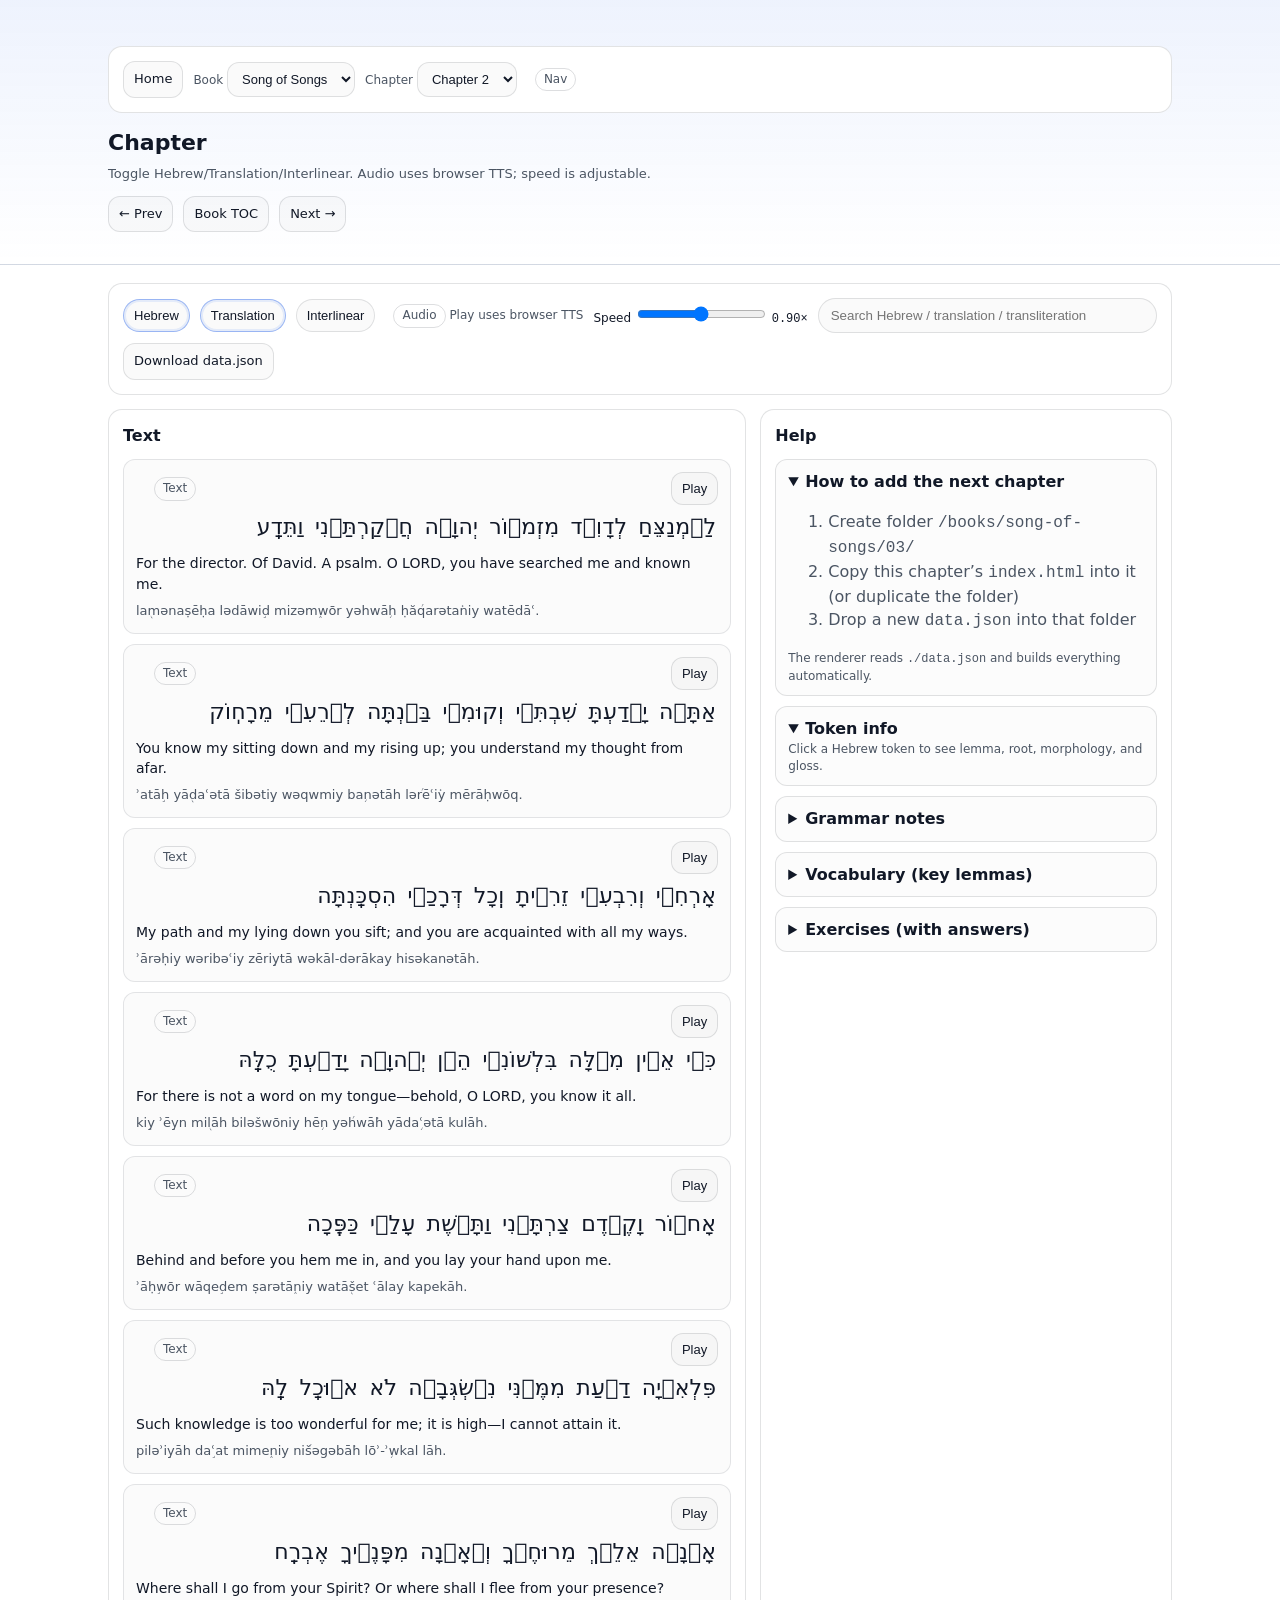
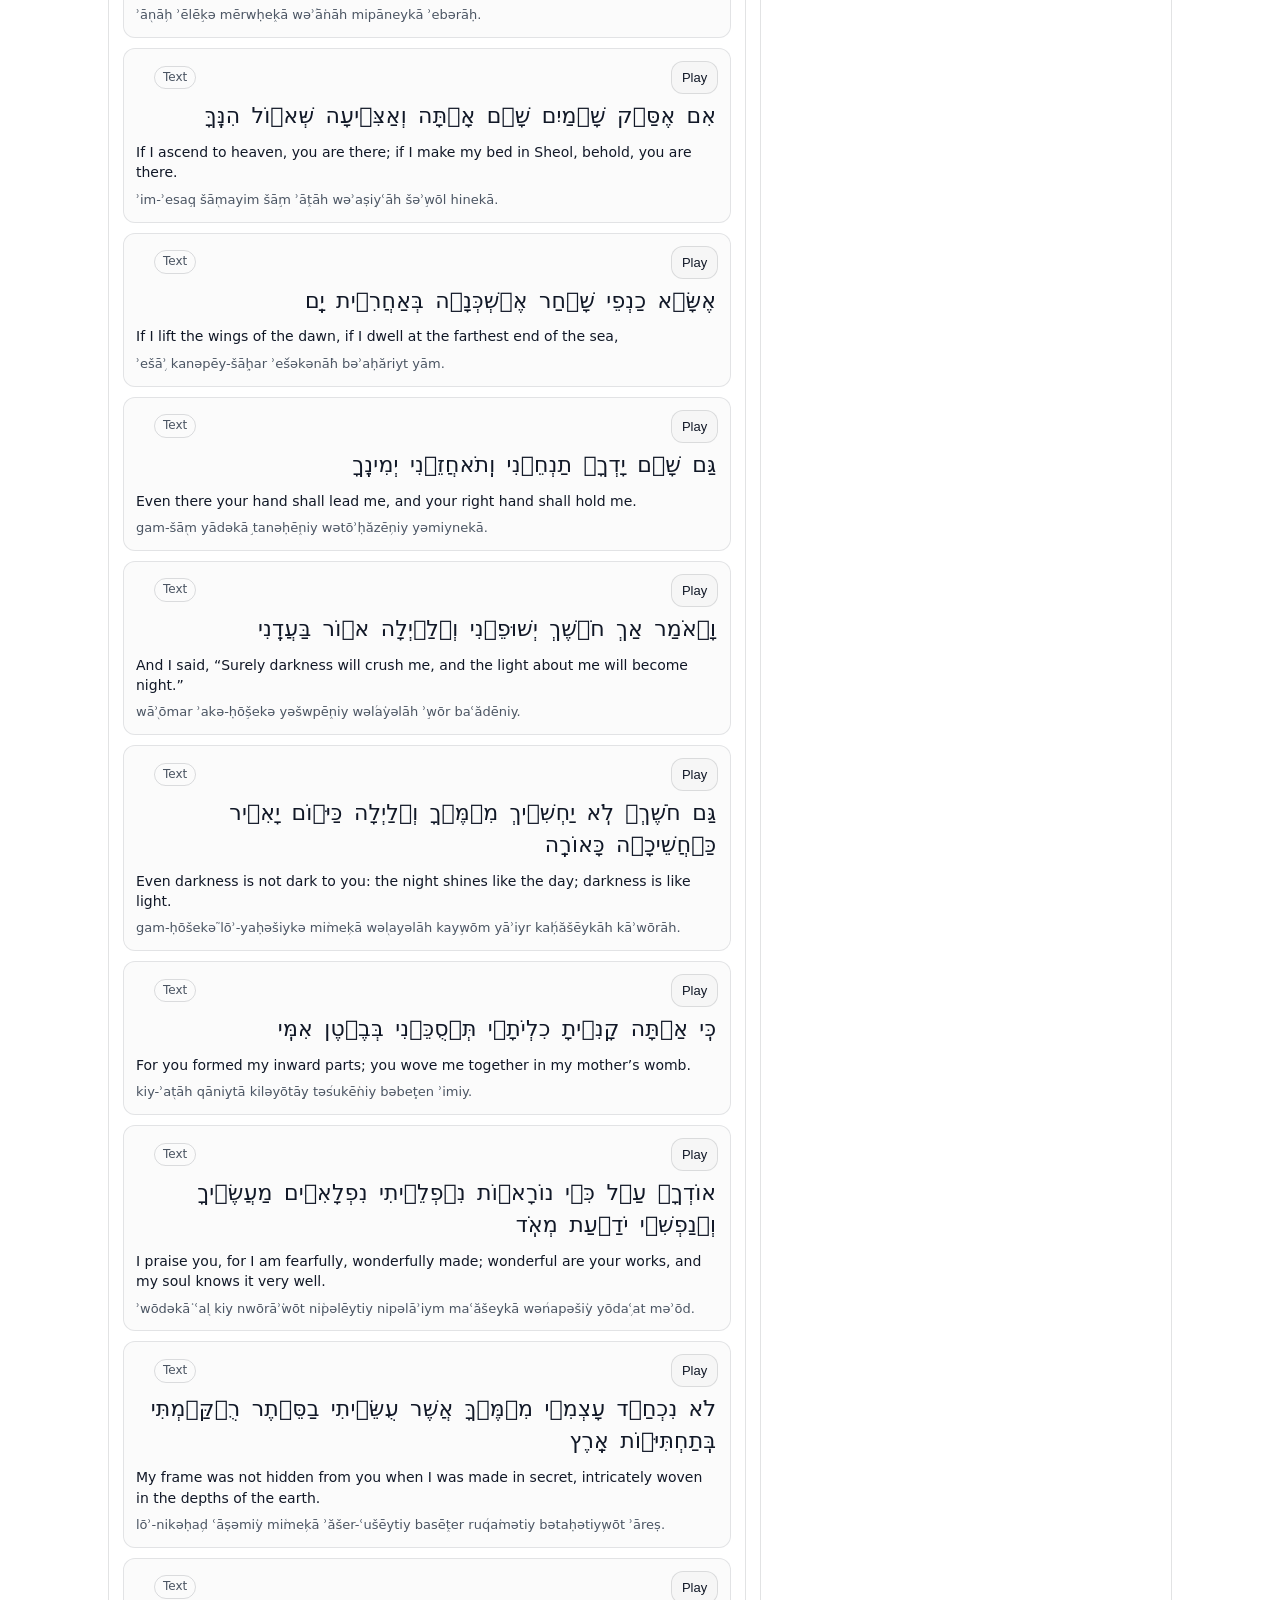
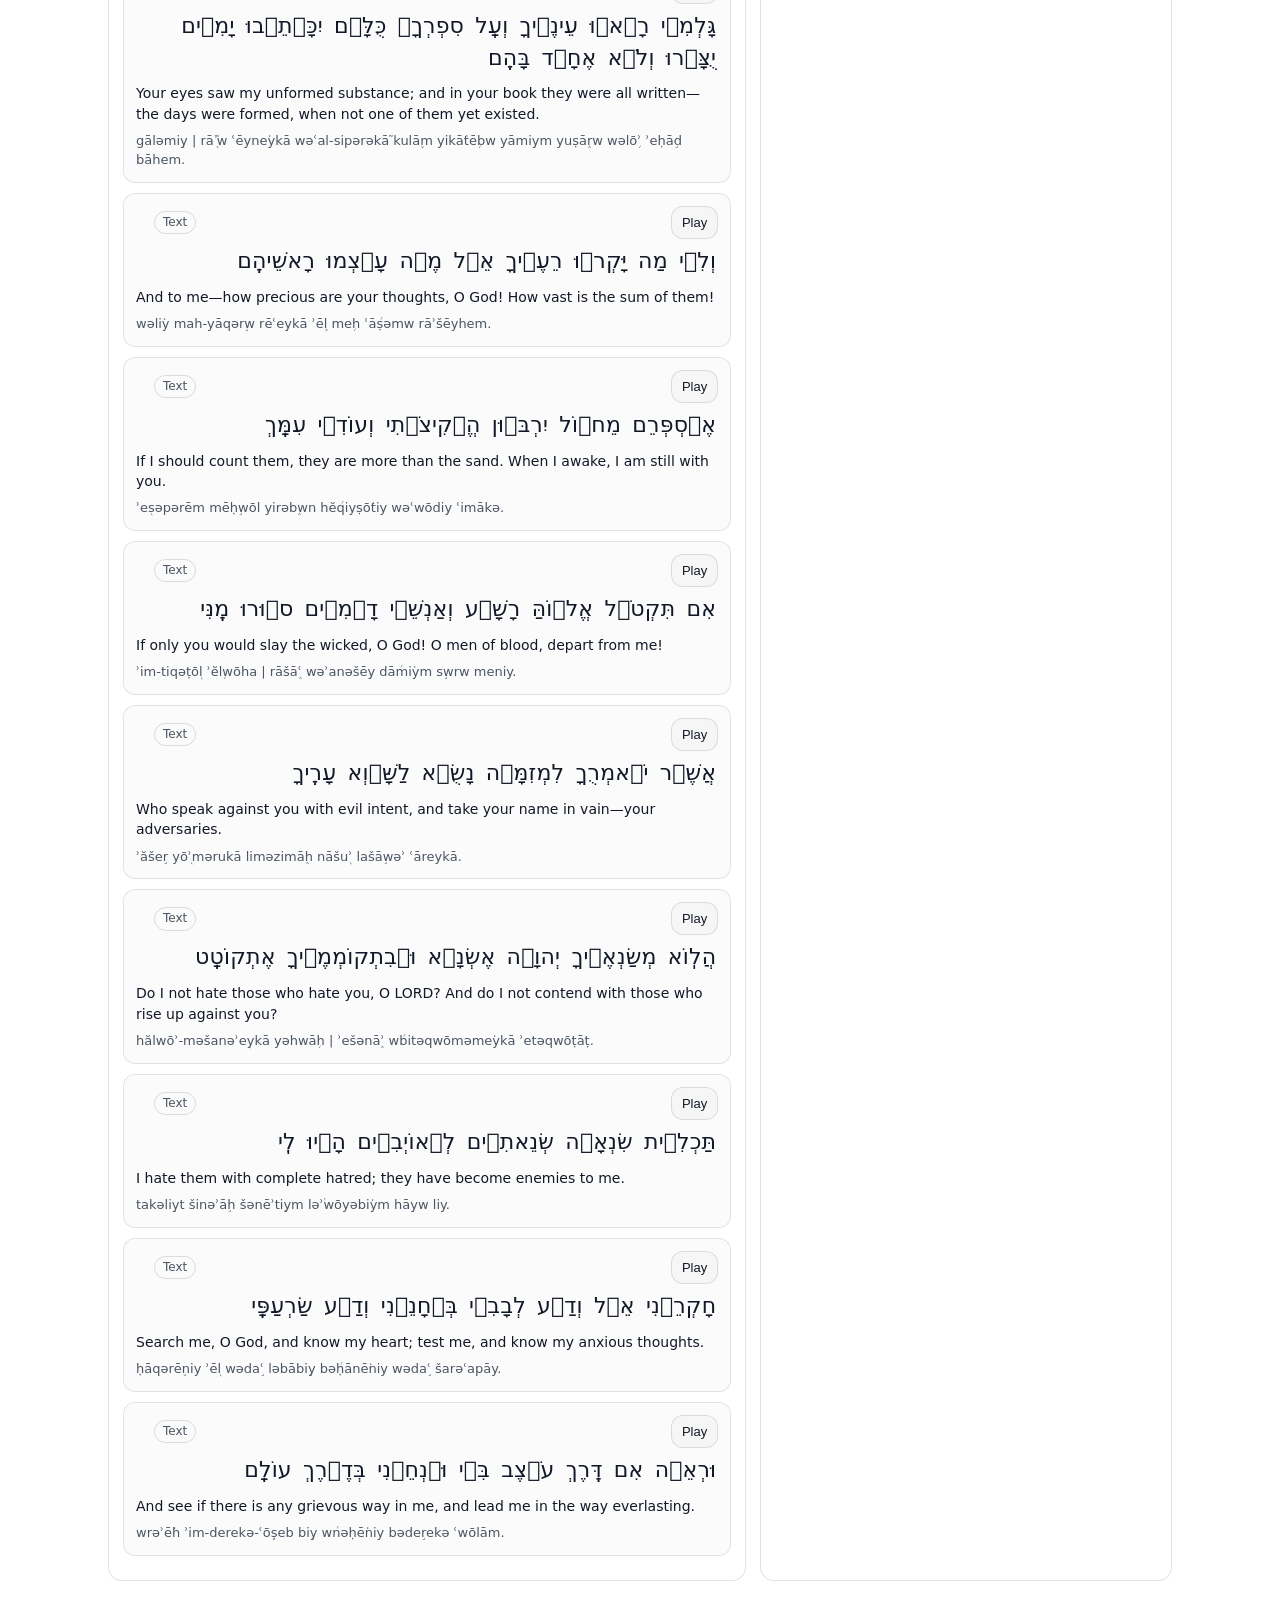
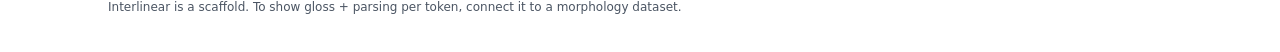
==== books/psalms/139/index.html @ c7864d35 "1.2.2 Missing index.html for psalm 139" ====
<!doctype html>
<html lang="en">
<head>
  <meta charset="utf-8" />
  <meta name="viewport" content="width=device-width, initial-scale=1" />
  <title>Chapter</title>
  <link rel="stylesheet" href="../../../assets/styles.css" />
</head>
<body data-page="chapter" data-slug="song-of-songs" data-chapter="02">
  <header class="site-header">
    <div class="wrap">
      <div id="topnav"></div>
      <h1 class="h1" id="chapterTitle">Chapter</h1>
      <p class="sub">Toggle Hebrew/Translation/Interlinear. Audio uses browser TTS; speed is adjustable.</p>
      <div id="prevNext" style="margin-top:12px; display:flex; gap:10px; flex-wrap:wrap;"></div>
    </div>
  </header>

  <main class="wrap">
    <div class="controls" role="region" aria-label="Display controls">
      <button class="pill active" id="toggleHeb">Hebrew</button>
      <button class="pill active" id="toggleEng">Translation</button>
      <button class="pill" id="toggleInterlinear">Interlinear</button>

      <label class="small"><span class="tag">Audio</span> <span class="muted">Play uses browser TTS</span></label>
      <label class="small">
        Speed
        <input id="ttsRate" type="range" min="0.6" max="1.2" value="0.90" step="0.05" />
        <span id="ttsRateLabel" class="mono">0.90×</span>
      </label>

      <input id="search" type="search" placeholder="Search Hebrew / translation / transliteration" />
      <a class="btn" href="./data.json" download>Download data.json</a>
    </div>

    <div class="grid">
      <main class="card">
        <h2 class="h2">Text</h2>
        <div id="verses"></div>
      </main>

      <aside class="card">
        <h2 class="h2">Help</h2>

        <details open>
          <summary>How to add the next chapter</summary>
          <div class="muted" style="margin-top:10px;">
            <ol>
              <li>Create folder <span class="mono">/books/song-of-songs/03/</span></li>
              <li>Copy this chapter’s <span class="mono">index.html</span> into it (or duplicate the folder)</li>
              <li>Drop a new <span class="mono">data.json</span> into that folder</li>
            </ol>
            <div class="small muted">The renderer reads <span class="mono">./data.json</span> and builds everything automatically.</div>
          </div>
        </details>

        <details open>
          <summary>Token info</summary>
          <div id="tokenInfo"></div>
        </details>

        <details>
          <summary>Grammar notes</summary>
          <div id="grammar"></div>
        </details>

        <details>
          <summary>Vocabulary (key lemmas)</summary>
          <div id="lexicon"></div>
        </details>

        <details>
          <summary>Exercises (with answers)</summary>
          <div id="exercises"></div>
        </details>
      </aside>
    </div>

    <div class="footer">
      <span class="muted small">Interlinear is a scaffold. To show gloss + parsing per token, connect it to a morphology dataset.</span>
    </div>
  </main>

  <script src="./data.js"></script>
  <script src="../../../bible_index.js"></script>
  <script src="../../../assets/app.js"></script>
</body>
</html>
---- assets/styles.css ----
:root{
  --bg:#ffffff;
  --card:#ffffff;
  --text:#111827;
  --muted:#4b5563;
  --accent:#2563eb;
  --border:rgba(17,24,39,0.12);
  --good:#16a34a;
}

*{box-sizing:border-box}
body{
  margin:0; padding:0;
  font-family: ui-sans-serif, system-ui, -apple-system, Segoe UI, Roboto, Helvetica, Arial, "Apple Color Emoji","Segoe UI Emoji";
  background:var(--bg);
  color:var(--text);
  line-height:1.45;
}

.wrap{max-width:1100px; margin:0 auto; padding:18px;}
.site-header{
  padding:28px 18px 14px;
  border-bottom:1px solid var(--border);
  background: linear-gradient(180deg, rgba(37,99,235,0.08), rgba(255,255,255,0));
}
.h1{margin:0 0 6px; font-size:22px;}
.h2{margin:0 0 12px; font-size:16px;}
.sub{margin:0; color:var(--muted); font-size:13px;}
.muted{color:var(--muted);}
.small{font-size:12px;}
.mono{font-family: ui-monospace, SFMono-Regular, Menlo, Monaco, Consolas, "Liberation Mono","Courier New", monospace;}

.card{
  background:var(--card);
  border:1px solid var(--border);
  border-radius:14px;
  padding:14px;
}

.list{display:grid; grid-template-columns:repeat(auto-fit,minmax(240px,1fr)); gap:10px;}
.item{
  padding:12px;
  border-radius:12px;
  border:1px solid rgba(17,24,39,0.10);
  background: rgba(17,24,39,0.02);
}
.item a{color:var(--accent); text-decoration:none; font-weight:600;}
.item a:hover{text-decoration:underline;}
.tag{
  display:inline-block;
  font-size:12px;
  color:var(--muted);
  border:1px solid rgba(17,24,39,0.14);
  padding:2px 8px;
  border-radius:999px;
  margin-left:8px;
}

.controls{
  display:flex; flex-wrap:wrap; gap:10px;
  padding:14px;
  background:var(--card);
  border:1px solid var(--border);
  border-radius:14px;
  align-items:center;
  position:sticky; top:0; z-index:10; margin-bottom:14px;
}
@media (max-width:980px){ .controls{position:static;} }

.pill{
  border:1px solid var(--border);
  background: rgba(17,24,39,0.02);
  color:var(--text);
  padding:8px 10px;
  border-radius:999px;
  cursor:pointer;
  font-size:13px;
}
.pill.active{
  border-color: rgba(37,99,235,0.45);
  box-shadow: 0 0 0 2px rgba(37,99,235,0.10) inset;
}
.btn{
  display:inline-block;
  border:1px solid var(--border);
  background: rgba(17,24,39,0.02);
  padding:8px 10px;
  border-radius:12px;
  color:var(--text);
  cursor:pointer;
  font-size:13px;
  text-decoration:none;
}
.btn:hover{border-color: rgba(37,99,235,0.35);}

input[type="search"]{
  flex:1; min-width:200px;
  border-radius:999px;
  border:1px solid var(--border);
  background: rgba(17,24,39,0.02);
  padding:9px 12px;
  color:var(--text);
  outline:none;
}

.grid{display:grid; grid-template-columns:1.55fr 1fr; gap:14px;}
@media (max-width:980px){ .grid{grid-template-columns:1fr;} }

.verse{
  padding:12px;
  border-radius:12px;
  border:1px solid rgba(17,24,39,0.10);
  background: rgba(17,24,39,0.015);
  margin-bottom:10px;
}
.vref{font-size:12px; color:var(--muted); margin-bottom:6px; display:flex; align-items:center; gap:10px; flex-wrap:wrap;}
.vref .spacer{flex:1}
.he{font-size:22px; direction:rtl; text-align:right; letter-spacing:0.2px;}
.en{margin-top:10px; font-size:14px;}
.tr{margin-top:8px; color:var(--muted); font-size:13px;}
.interlinear{margin-top:10px; border-top:1px dashed rgba(17,24,39,0.18); padding-top:10px; display:none;}
.il-row{display:grid; grid-template-columns:1fr 1fr; gap:10px; align-items:start;}
.il-he{direction:rtl; text-align:right; font-size:18px;}
.il-en{font-size:13px; color:var(--muted);}

details{border:1px solid rgba(17,24,39,0.12); border-radius:12px; padding:10px 12px; background: rgba(17,24,39,0.01); margin-bottom:10px;}
details summary{cursor:pointer; font-weight:600;}

.footer{padding:18px 0; color:var(--muted); font-size:12px;}

.hbTok{
  cursor:pointer;
  padding:2px 2px;
  border-radius:6px;
}
.hbTok:hover{
  background: rgba(37,99,235,0.08);
  outline: 1px solid rgba(37,99,235,0.18);
}
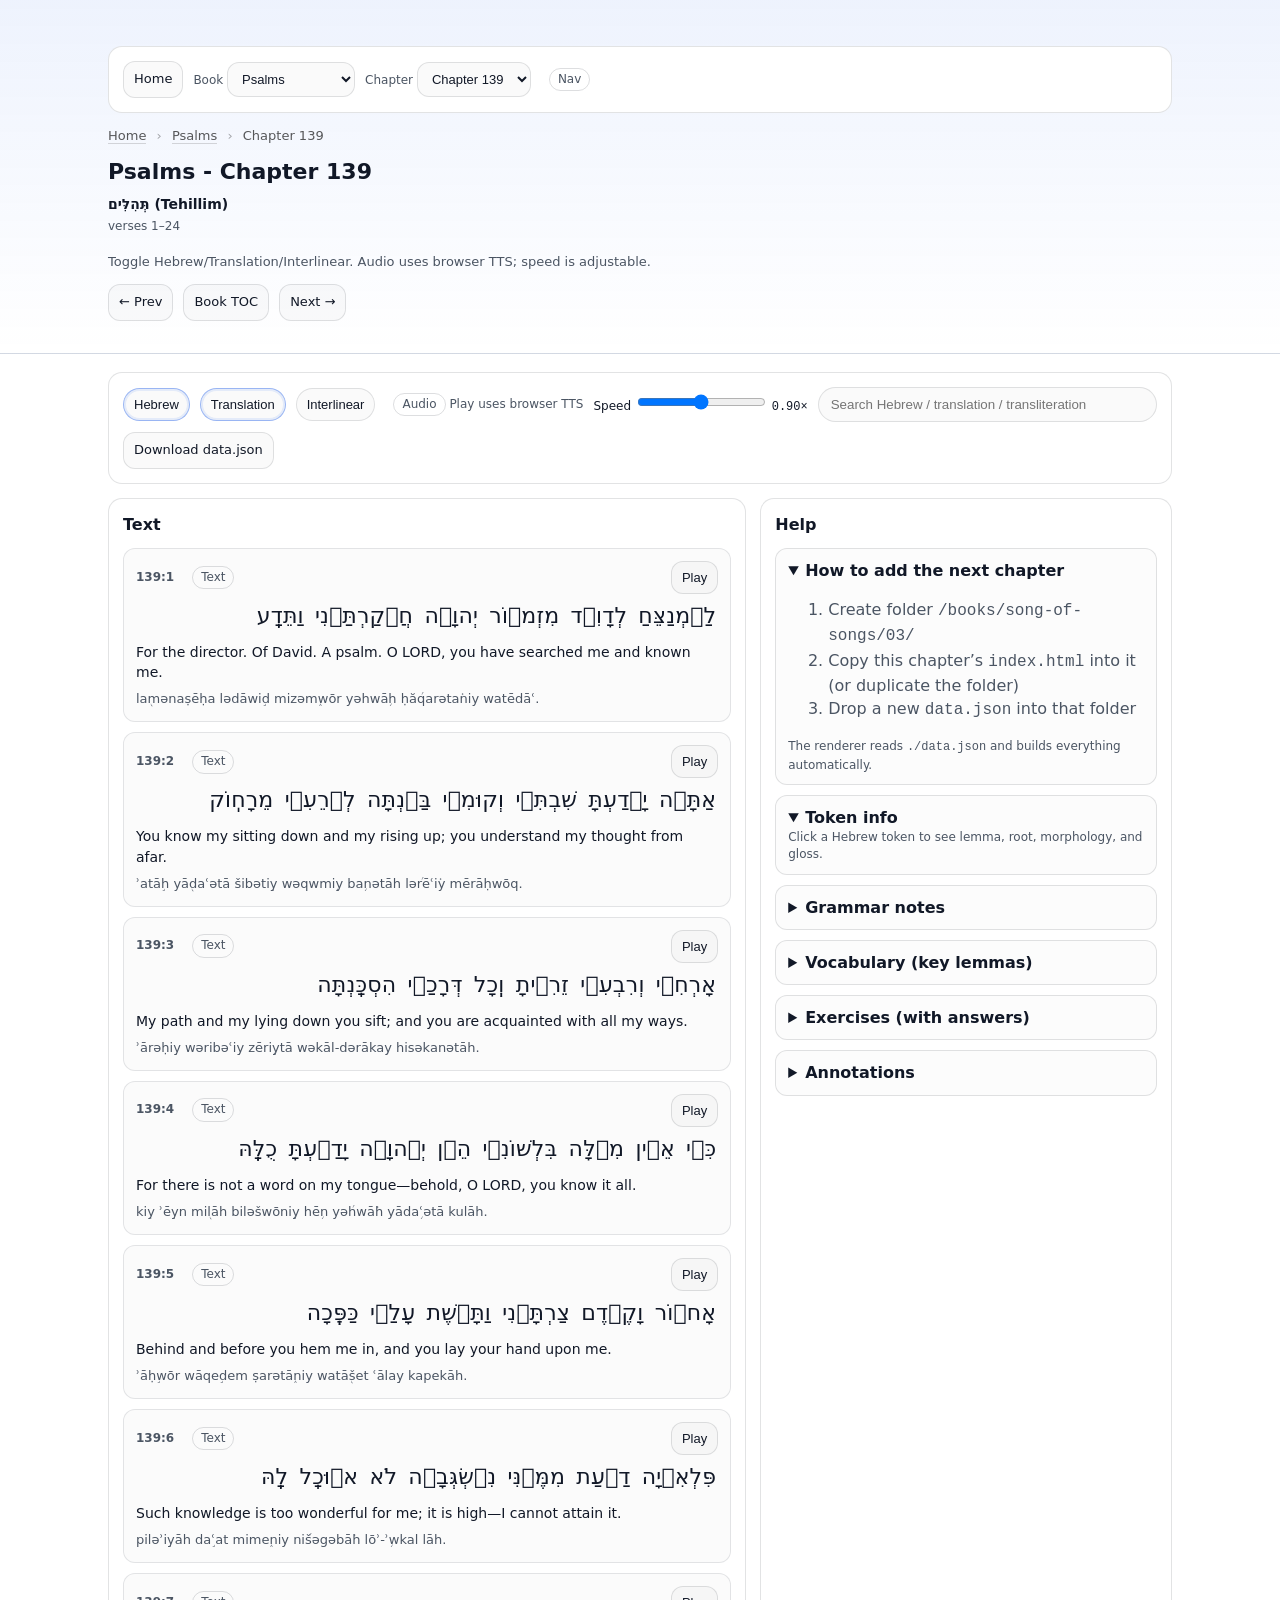
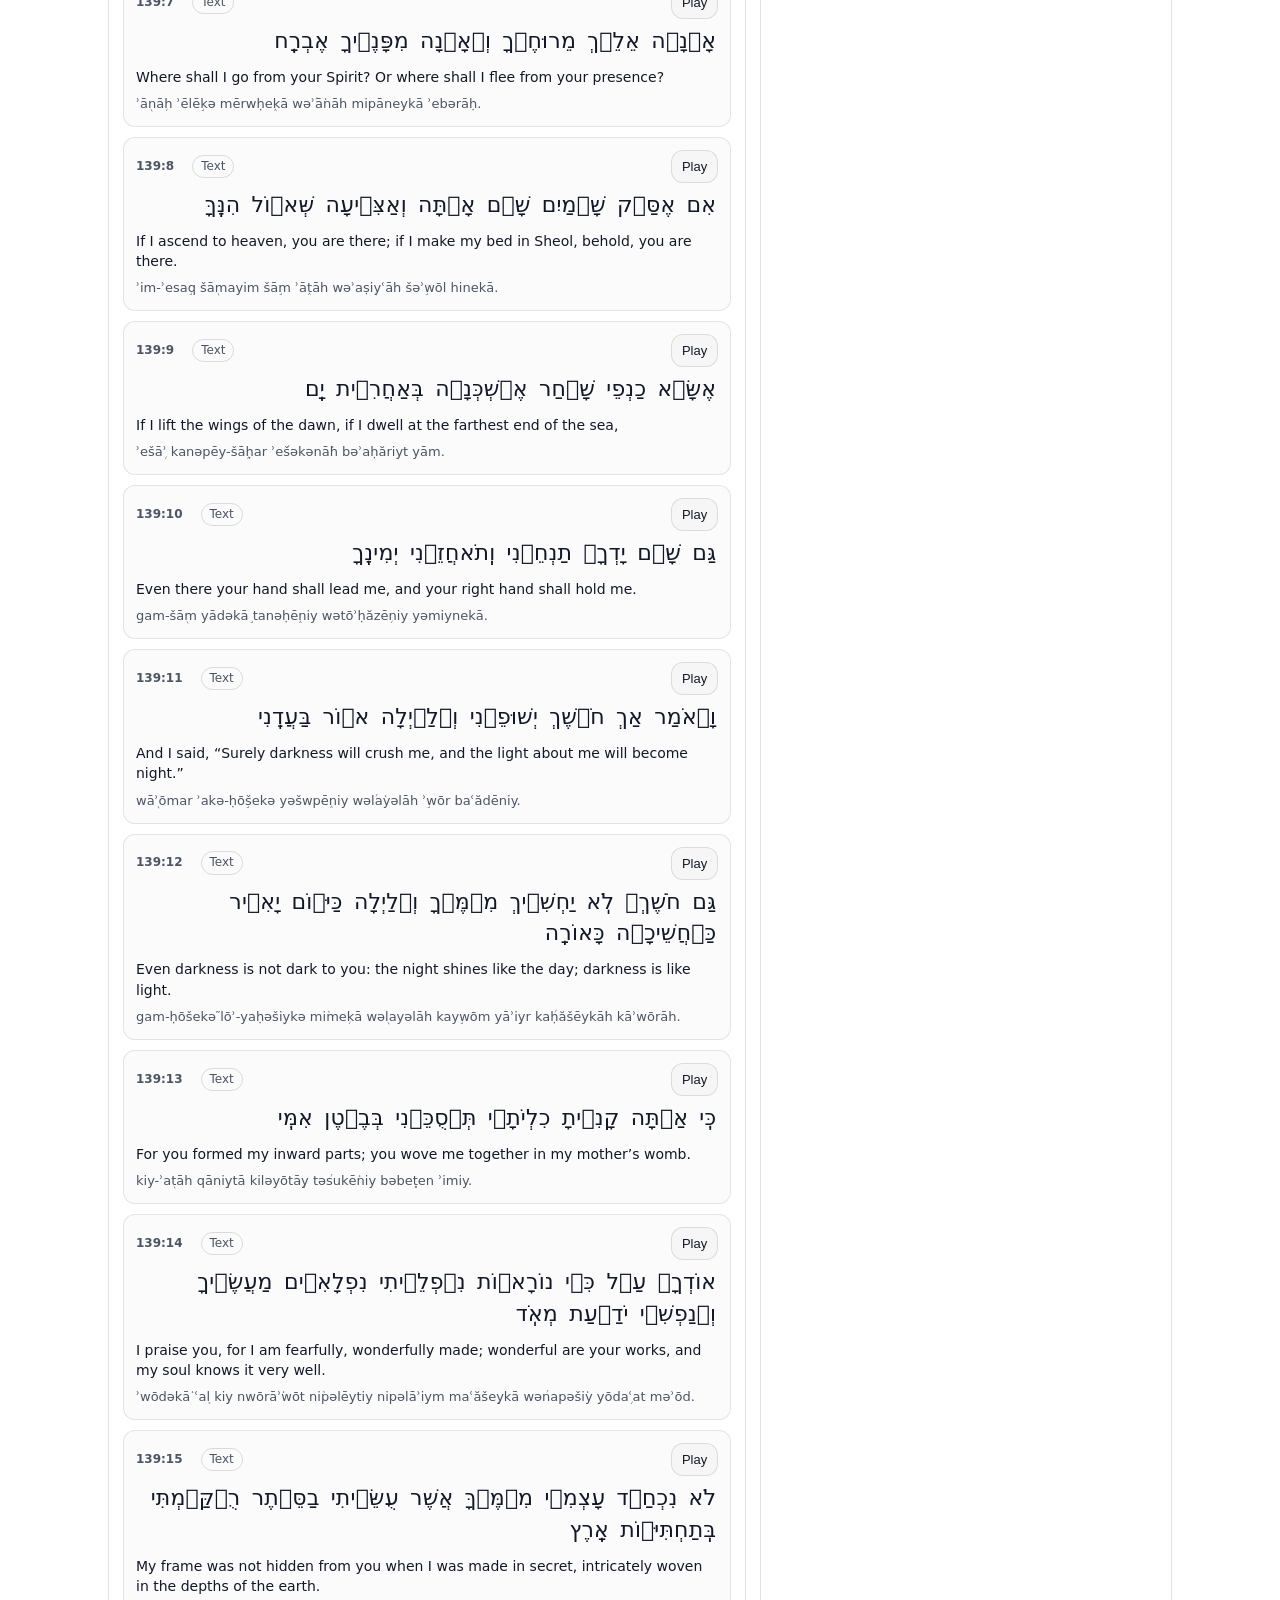
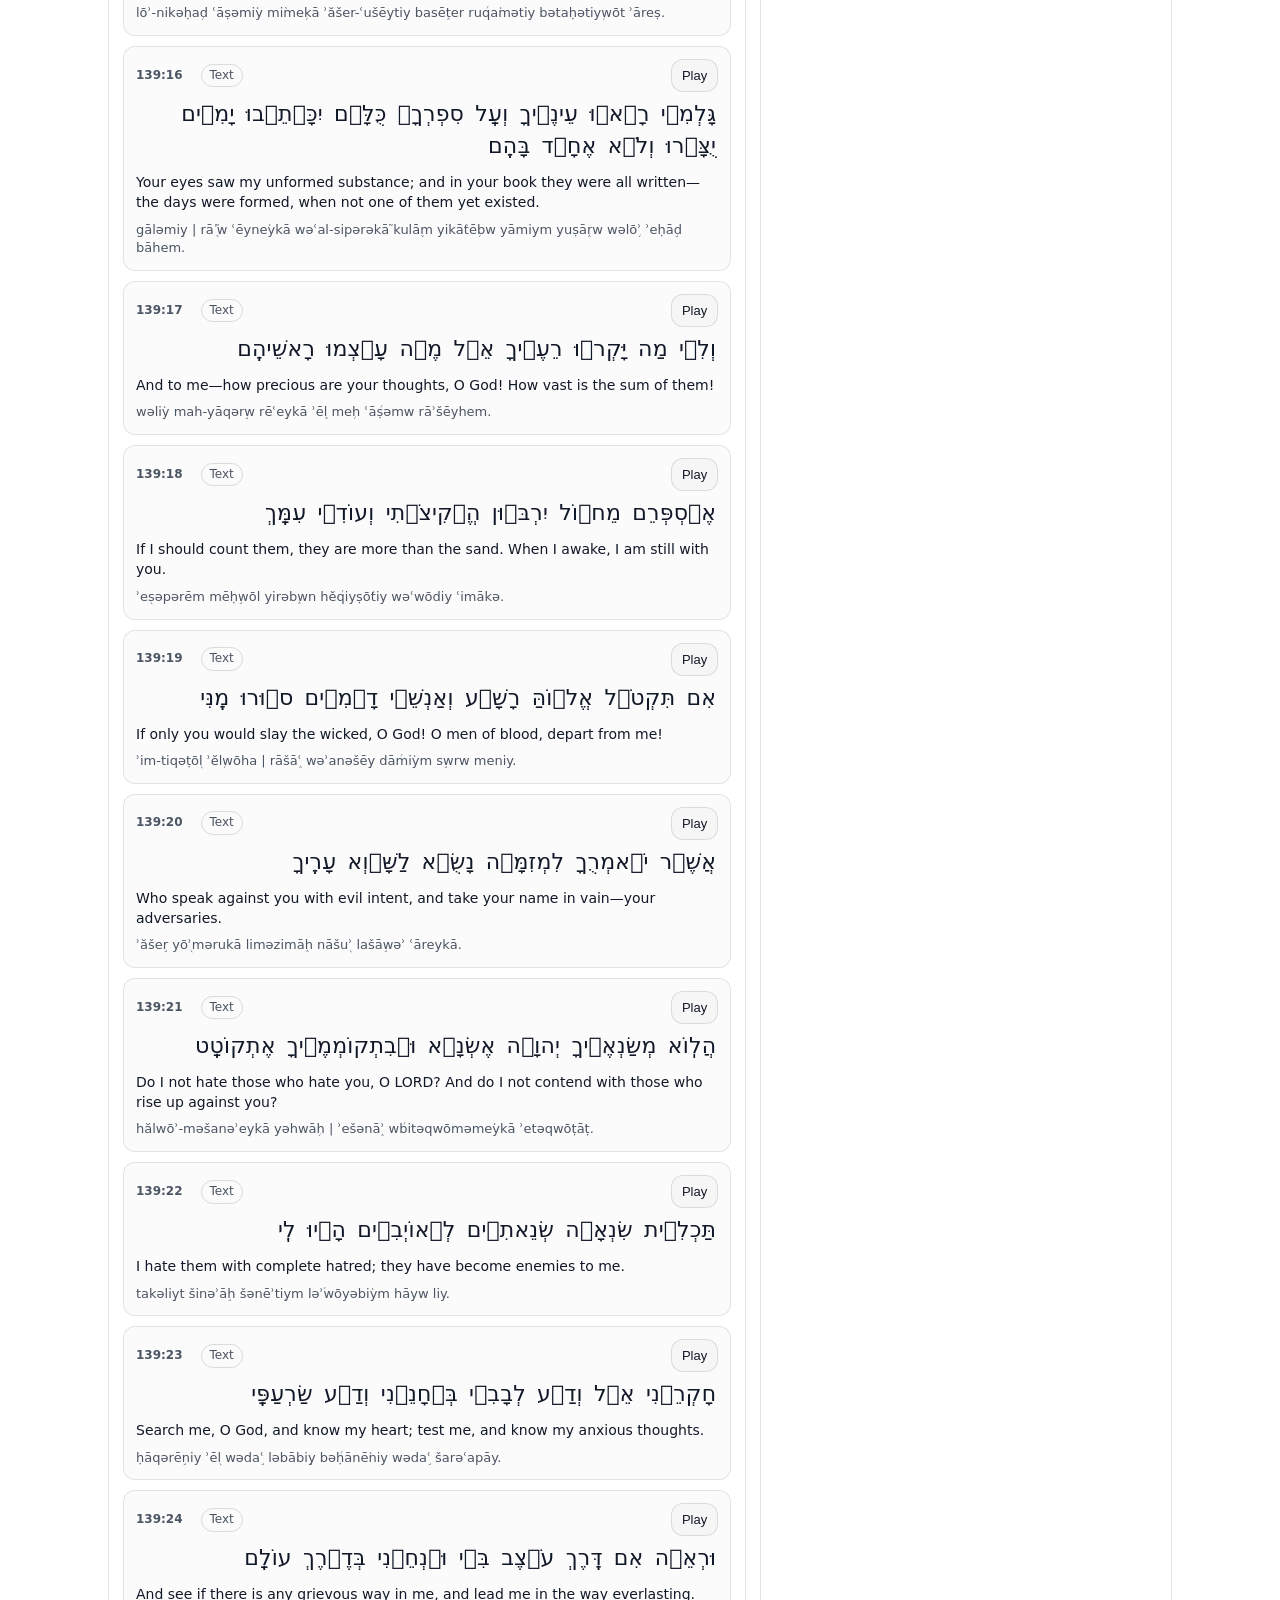
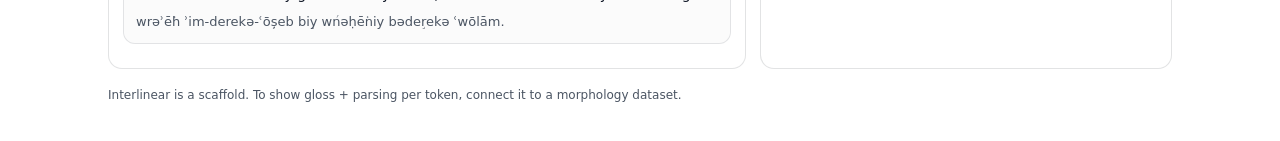
==== commit fde18291: "v1.3 Consolidated with all fixes" ====
--- a/books/psalms/139/index.html
+++ b/books/psalms/139/index.html
@@ -73,6 +73,12 @@
           <summary>Exercises (with answers)</summary>
           <div id="exercises"></div>
         </details>
+      
+        <details>
+          <summary>Annotations</summary>
+          <div id="annotations" class="muted small" style="margin-top:10px;"></div>
+        </details>
+
       </aside>
     </div>
 
--- a/assets/styles.css
+++ b/assets/styles.css
@@ -137,3 +137,12 @@
   background: rgba(37,99,235,0.08);
   outline: 1px solid rgba(37,99,235,0.18);
 }
+
+
+/* Breadcrumb + chapter meta */
+.breadcrumb{font-size:13px; margin: 8px 0 10px; color: rgba(0,0,0,.65);} 
+.breadcrumb a{color: inherit; text-decoration: none; border-bottom: 1px solid rgba(0,0,0,.15);} 
+.breadcrumb a:hover{border-bottom-color: rgba(0,0,0,.45);} 
+.breadcrumb .crumb-sep{margin: 0 6px; color: rgba(0,0,0,.35);} 
+.chapter-meta{margin: 6px 0 18px;} 
+.chapter-meta .subtitle{font-size:14px; font-weight:600; margin-bottom:4px;}
